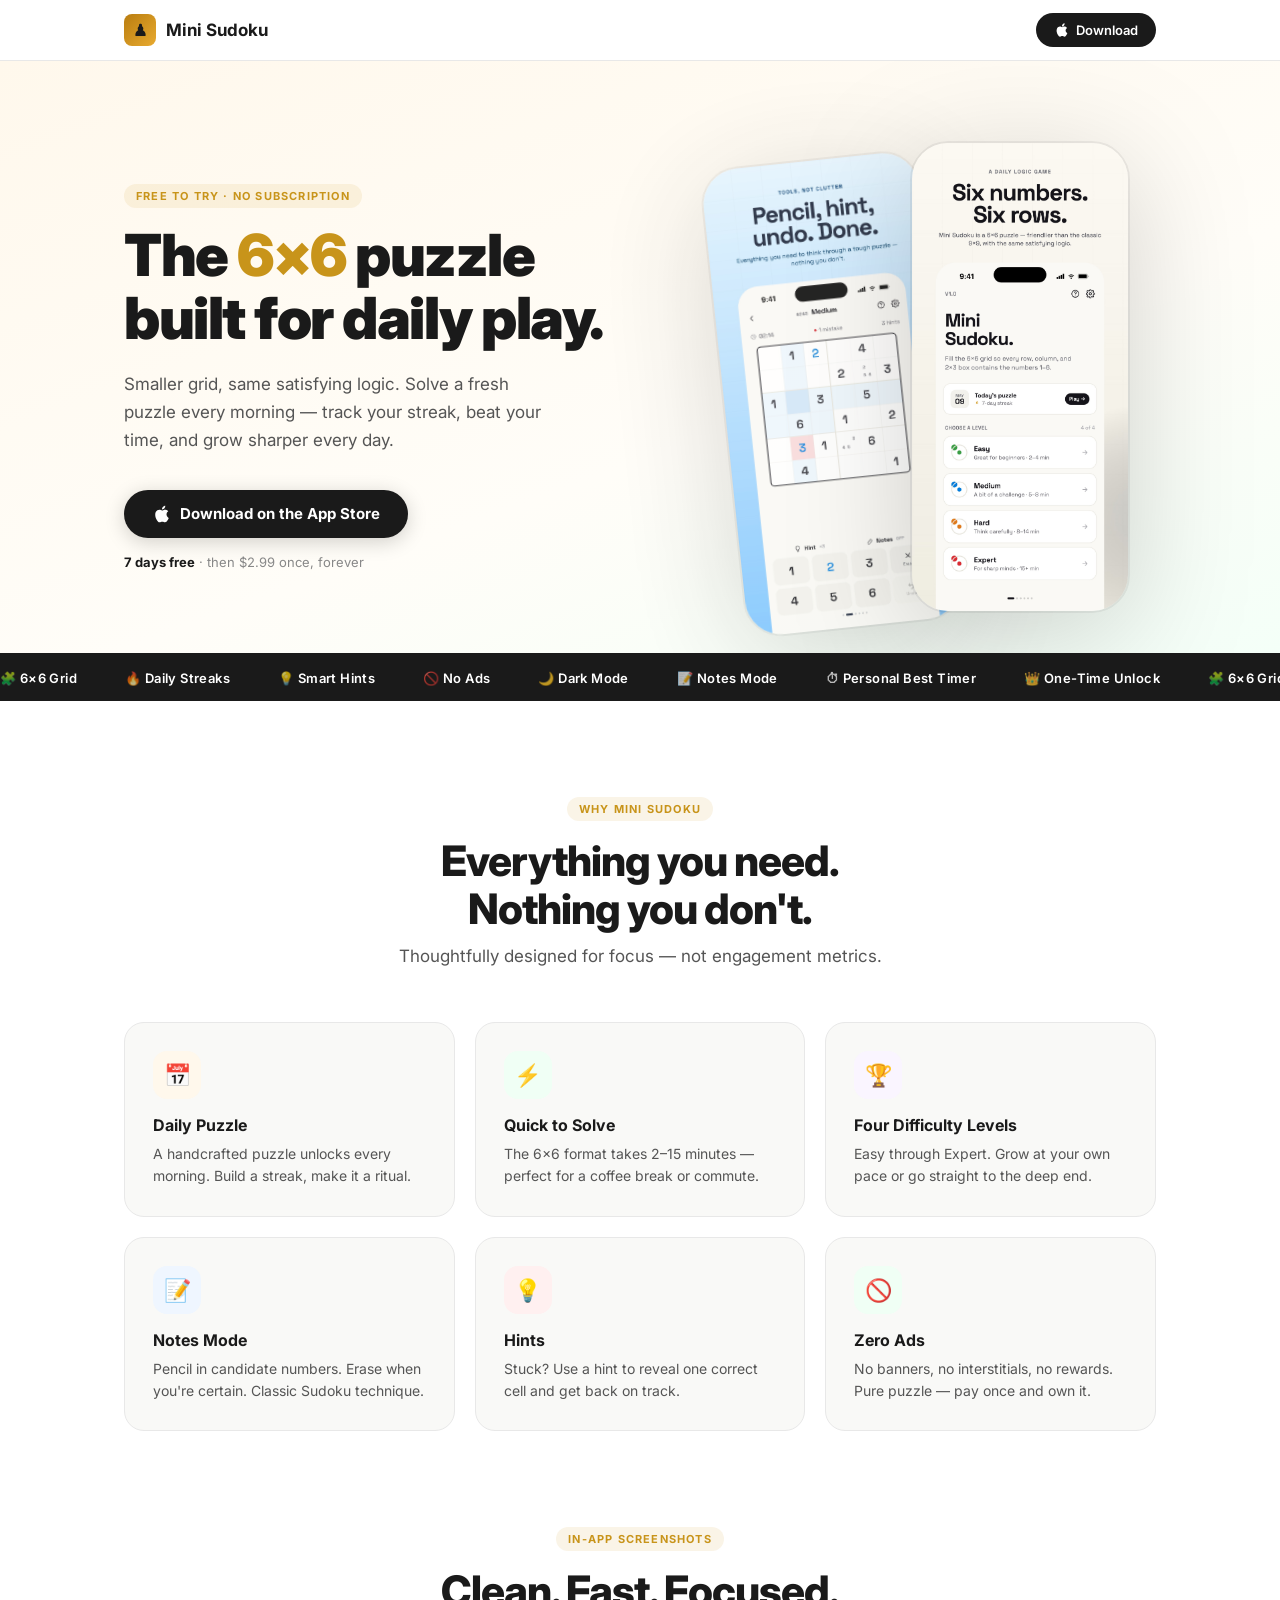
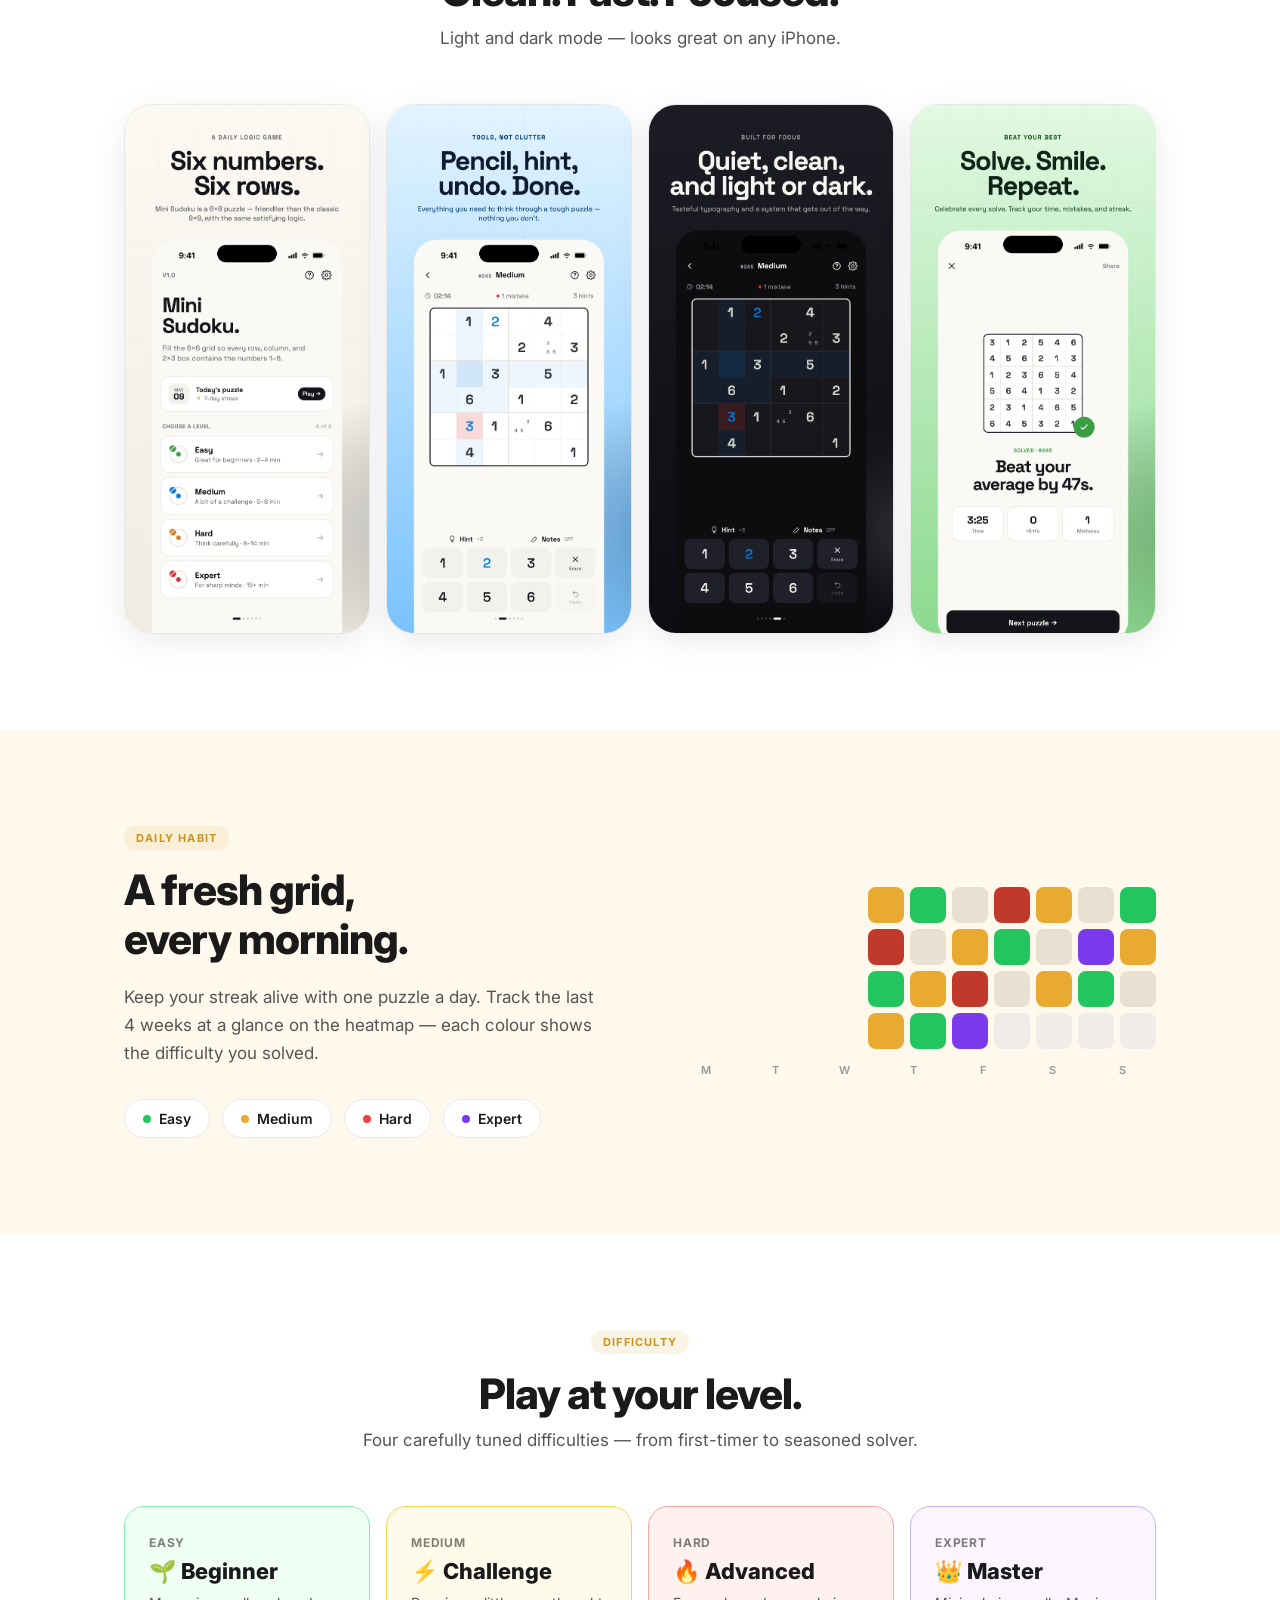
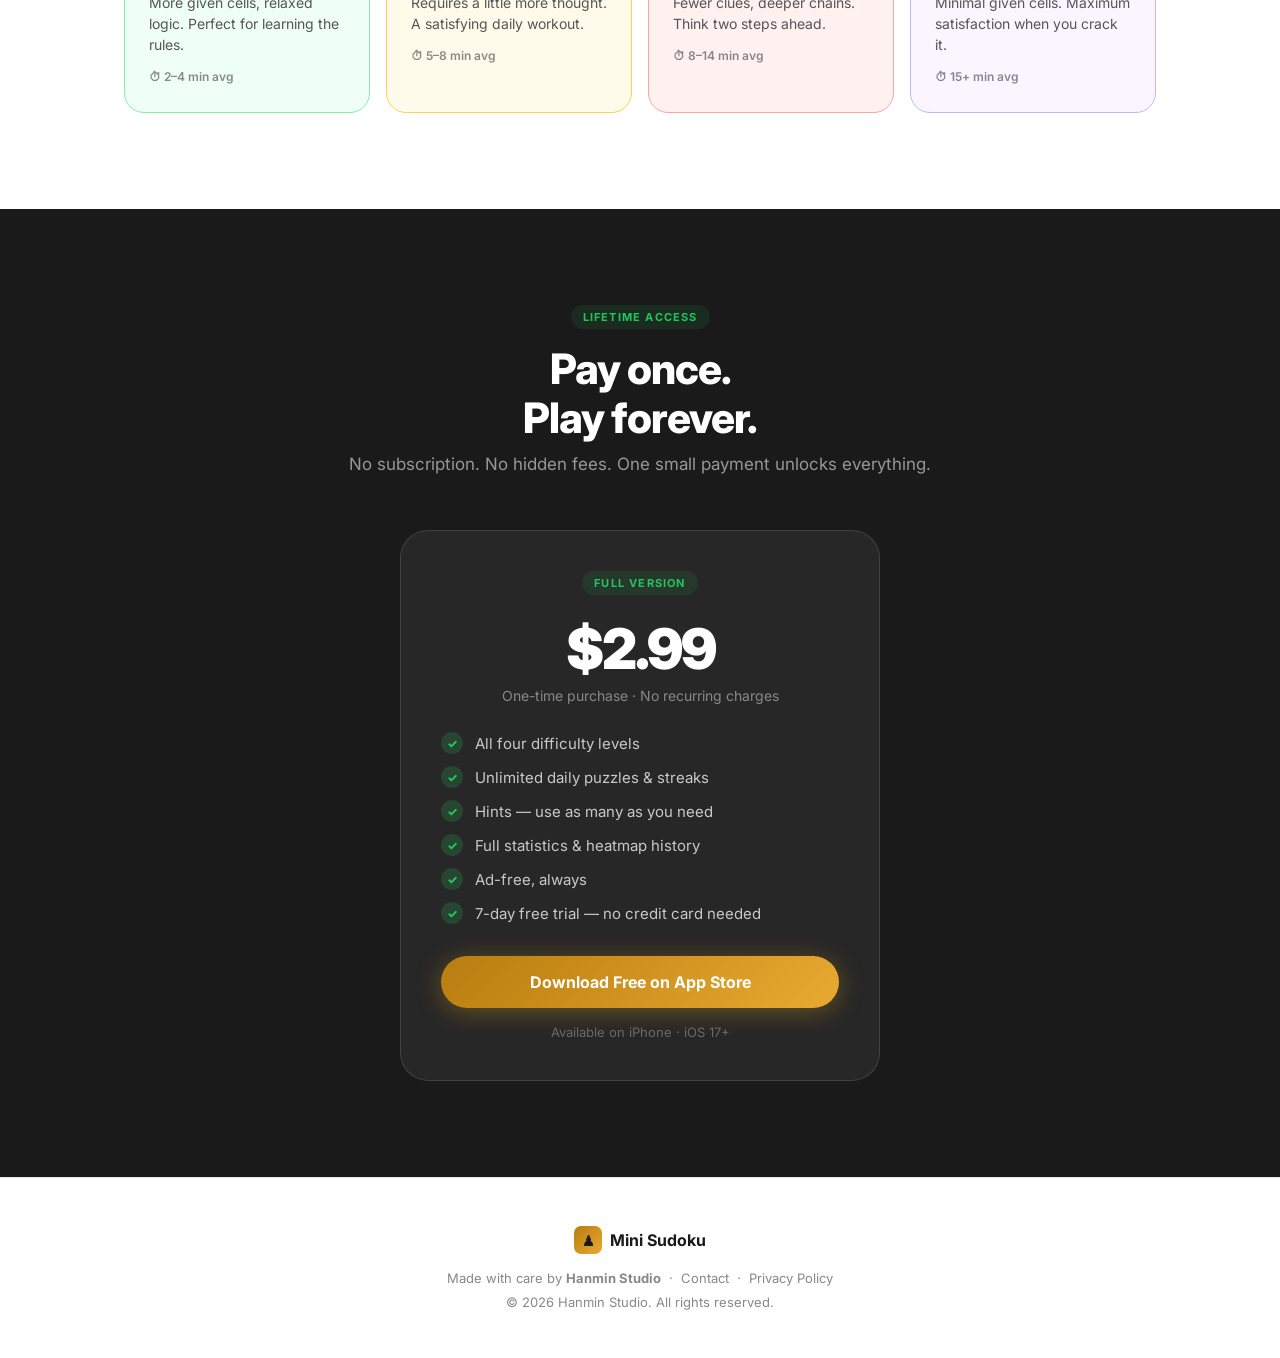
==== mini-sudoku/index.html @ d12dd7b9 "update" ====
<!DOCTYPE html>
<html lang="en">
<head>
  <meta charset="UTF-8" />
  <meta name="viewport" content="width=device-width, initial-scale=1.0" />
  <title>Mini Sudoku — Daily 6×6 Number Puzzle</title>
  <meta name="description" content="A fresh 6×6 Sudoku puzzle every morning. Four difficulty levels, daily streaks, hints, and a clean ad-free design. One-time unlock, no subscription." />

  <!-- Fonts -->
  <link rel="preconnect" href="https://fonts.googleapis.com" />
  <link rel="preconnect" href="https://fonts.gstatic.com" crossorigin />
  <link href="https://fonts.googleapis.com/css2?family=Inter:wght@400;500;600;700;800;900&display=swap" rel="stylesheet" />

  <style>
    /* ── Reset & base ─────────────────────────────────── */
    *, *::before, *::after { box-sizing: border-box; margin: 0; padding: 0; }

    :root {
      --gold:      #C8941A;
      --gold-lt:   #E8AA30;
      --gold-bg:   #FFF8EC;
      --green:     #22C55E;
      --green-bg:  #F0FFF5;
      --dark:      #1A1A1A;
      --mid:       #555;
      --light:     #888;
      --divider:   #E8E8E8;
      --surface:   #F9F9F7;
      --white:     #FFFFFF;
      --radius:    20px;
      --shadow:    0 8px 40px rgba(0,0,0,0.10);
    }

    html { scroll-behavior: smooth; }

    body {
      font-family: 'Inter', sans-serif;
      color: var(--dark);
      background: var(--white);
      -webkit-font-smoothing: antialiased;
    }

    /* ── Utilities ────────────────────────────────────── */
    .container { max-width: 1080px; margin: 0 auto; padding: 0 24px; }
    .tag {
      display: inline-block;
      font-size: 11px; font-weight: 700; letter-spacing: 1.2px;
      text-transform: uppercase;
      color: var(--gold);
      background: rgba(200,148,26,0.10);
      padding: 5px 12px; border-radius: 100px;
      margin-bottom: 16px;
    }
    .tag.green { color: var(--green); background: rgba(34,197,94,0.10); }

    /* ── Navbar ───────────────────────────────────────── */
    nav {
      position: sticky; top: 0; z-index: 100;
      background: rgba(255,255,255,0.88);
      backdrop-filter: blur(16px);
      border-bottom: 1px solid var(--divider);
    }
    .nav-inner {
      display: flex; align-items: center; justify-content: space-between;
      height: 60px;
    }
    .nav-logo {
      display: flex; align-items: center; gap: 10px;
      font-size: 17px; font-weight: 700; color: var(--dark);
      text-decoration: none;
    }
    .nav-logo .icon {
      width: 32px; height: 32px; border-radius: 8px;
      background: linear-gradient(135deg, #B97D10, #E8AA30);
      display: flex; align-items: center; justify-content: center;
      font-size: 16px;
    }
    .btn-nav {
      display: inline-flex; align-items: center; gap: 6px;
      background: var(--dark); color: #fff;
      font-size: 13px; font-weight: 600;
      padding: 9px 18px; border-radius: 100px;
      text-decoration: none;
      transition: opacity .15s;
    }
    .btn-nav:hover { opacity: .8; }

    /* ── Hero ─────────────────────────────────────────── */
    .hero {
      background: linear-gradient(160deg, #FFF8EC 0%, #FFFDF8 60%, #F4FFF8 100%);
      padding: 80px 0 40px;
      overflow: hidden;
    }
    .hero-inner {
      display: grid;
      grid-template-columns: 1fr 1fr;
      gap: 48px;
      align-items: center;
    }
    .hero-eyebrow { margin-bottom: 12px; }
    .hero h1 {
      font-size: clamp(38px, 5vw, 58px);
      font-weight: 900; line-height: 1.08;
      letter-spacing: -1.5px;
      color: var(--dark);
      margin-bottom: 20px;
    }
    .hero h1 span { color: var(--gold); }
    .hero p {
      font-size: 17px; line-height: 1.65;
      color: var(--mid);
      max-width: 420px;
      margin-bottom: 36px;
    }
    .hero-actions { display: flex; align-items: center; gap: 16px; flex-wrap: wrap; }
    .btn-primary {
      display: inline-flex; align-items: center; gap: 8px;
      background: var(--dark); color: #fff;
      font-size: 15px; font-weight: 700;
      padding: 14px 28px; border-radius: 100px;
      text-decoration: none;
      transition: transform .15s, box-shadow .15s;
      box-shadow: 0 4px 20px rgba(0,0,0,0.18);
    }
    .btn-primary:hover { transform: translateY(-2px); box-shadow: 0 8px 28px rgba(0,0,0,0.22); }
    .btn-primary svg { width: 20px; height: 20px; }
    .hero-note { font-size: 13px; color: var(--light); }
    .hero-note strong { color: var(--dark); }

    /* Phone mockup */
    .hero-screens {
      display: flex; justify-content: center; align-items: flex-end;
      gap: -20px;
      position: relative;
    }
    .phone-wrap {
      position: relative;
      filter: drop-shadow(0 24px 60px rgba(0,0,0,0.18));
      transition: transform .3s;
    }
    .phone-wrap:hover { transform: translateY(-6px); }
    .phone-wrap.back {
      transform: rotate(-6deg) translateX(30px) translateY(20px);
      z-index: 1; opacity: .85;
    }
    .phone-wrap.front { z-index: 2; }
    .phone-wrap.back:hover { transform: rotate(-6deg) translateX(30px) translateY(14px); }
    .phone-frame {
      width: 220px;
      border-radius: 38px;
      overflow: hidden;
      border: 2px solid rgba(0,0,0,0.06);
    }
    .phone-frame img { width: 100%; display: block; }

    /* ── Marquee strip ────────────────────────────────── */
    .strip {
      background: var(--dark);
      padding: 14px 0;
      overflow: hidden;
      white-space: nowrap;
    }
    .strip-inner {
      display: inline-flex; gap: 48px;
      animation: marquee 20s linear infinite;
    }
    .strip-inner span {
      font-size: 13px; font-weight: 600;
      color: rgba(255,255,255,0.7);
      letter-spacing: .4px;
    }
    .strip-inner span em { color: #fff; font-style: normal; }
    @keyframes marquee {
      0%   { transform: translateX(0); }
      100% { transform: translateX(-50%); }
    }

    /* ── Features ─────────────────────────────────────── */
    .features { padding: 96px 0; }
    .section-header { text-align: center; margin-bottom: 56px; }
    .section-header h2 {
      font-size: clamp(28px, 4vw, 42px);
      font-weight: 800; letter-spacing: -1px; line-height: 1.15;
    }
    .section-header p { font-size: 17px; color: var(--mid); margin-top: 12px; }

    .features-grid {
      display: grid;
      grid-template-columns: repeat(3, 1fr);
      gap: 20px;
    }
    .feat-card {
      background: var(--surface);
      border-radius: var(--radius);
      padding: 28px;
      border: 1px solid var(--divider);
      transition: transform .2s, box-shadow .2s;
    }
    .feat-card:hover { transform: translateY(-4px); box-shadow: var(--shadow); }
    .feat-icon {
      width: 48px; height: 48px; border-radius: 14px;
      display: flex; align-items: center; justify-content: center;
      font-size: 22px; margin-bottom: 16px;
    }
    .feat-card h3 { font-size: 16px; font-weight: 700; margin-bottom: 8px; }
    .feat-card p  { font-size: 14px; line-height: 1.6; color: var(--mid); }

    /* ── Screenshots ──────────────────────────────────── */
    .screens-section { padding: 0 0 96px; }
    .screens-grid {
      display: grid;
      grid-template-columns: repeat(4, 1fr);
      gap: 16px;
      margin-top: 56px;
    }
    .screen-card {
      border-radius: 28px;
      overflow: hidden;
      border: 1px solid var(--divider);
      box-shadow: 0 8px 32px rgba(0,0,0,0.08);
      transition: transform .25s, box-shadow .25s;
    }
    .screen-card:hover { transform: translateY(-6px) scale(1.01); box-shadow: 0 20px 48px rgba(0,0,0,0.14); }
    .screen-card img { width: 100%; display: block; }

    /* ── Daily section ────────────────────────────────── */
    .daily { padding: 96px 0; background: var(--gold-bg); }
    .daily-inner {
      display: grid; grid-template-columns: 1fr 1fr;
      gap: 64px; align-items: center;
    }
    .daily h2 {
      font-size: clamp(28px, 4vw, 42px);
      font-weight: 800; letter-spacing: -1px; line-height: 1.15;
      margin-bottom: 20px;
    }
    .daily p { font-size: 17px; line-height: 1.65; color: var(--mid); }
    .streak-row {
      display: flex; gap: 12px; margin-top: 32px; flex-wrap: wrap;
    }
    .streak-chip {
      display: inline-flex; align-items: center; gap: 8px;
      background: white; border: 1px solid var(--divider);
      border-radius: 100px; padding: 10px 18px;
      font-size: 14px; font-weight: 600;
    }
    .streak-chip .dot { width: 8px; height: 8px; border-radius: 50%; }

    /* Heatmap */
    .heatmap { display: flex; flex-direction: column; gap: 6px; }
    .hm-row  { display: flex; gap: 6px; justify-content: flex-end; }
    .hm-cell {
      width: 36px; height: 36px; border-radius: 8px;
      background: #E8E0D0;
    }
    .hm-cell.done-hard   { background: #C0392B; }
    .hm-cell.done-medium { background: #E8AA30; }
    .hm-cell.done-easy   { background: #22C55E; }
    .hm-cell.done-expert { background: #7C3AED; }
    .hm-cell.future      { background: #F0EDE8; }

    /* ── Difficulties ─────────────────────────────────── */
    .diff-section { padding: 96px 0; }
    .diff-grid {
      display: grid; grid-template-columns: repeat(4, 1fr);
      gap: 16px; margin-top: 56px;
    }
    .diff-card {
      border-radius: var(--radius); padding: 28px 24px;
      border: 1px solid var(--divider);
      transition: transform .2s;
    }
    .diff-card:hover { transform: translateY(-4px); }
    .diff-card .level { font-size: 12px; font-weight: 700; letter-spacing: .8px; text-transform: uppercase; opacity: .55; margin-bottom: 8px; }
    .diff-card h3     { font-size: 22px; font-weight: 800; margin-bottom: 8px; }
    .diff-card p      { font-size: 14px; color: var(--mid); line-height: 1.5; }
    .diff-card .time  { font-size: 12px; font-weight: 600; margin-top: 14px; opacity: .5; }
    .diff-easy   { background: #F0FFF5; border-color: #86EFAC; }
    .diff-medium { background: #FFFBEB; border-color: #FCD34D; }
    .diff-hard   { background: #FFF1F0; border-color: #FCA5A5; }
    .diff-expert { background: #FAF5FF; border-color: #C4B5FD; }

    /* ── Pricing ──────────────────────────────────────── */
    .pricing { padding: 96px 0; background: var(--dark); }
    .pricing .section-header h2 { color: white; }
    .pricing .section-header p  { color: rgba(255,255,255,0.55); }
    .pricing-card {
      max-width: 480px; margin: 0 auto;
      background: rgba(255,255,255,0.06);
      border: 1px solid rgba(255,255,255,0.12);
      border-radius: 28px; padding: 40px;
      text-align: center;
    }
    .pricing-card .price {
      font-size: 56px; font-weight: 900; color: white;
      letter-spacing: -2px; margin: 12px 0 4px;
    }
    .pricing-card .price-sub { font-size: 14px; color: rgba(255,255,255,0.45); margin-bottom: 28px; }
    .pricing-perks { list-style: none; text-align: left; margin-bottom: 32px; display: flex; flex-direction: column; gap: 12px; }
    .pricing-perks li {
      display: flex; align-items: center; gap: 12px;
      font-size: 15px; color: rgba(255,255,255,0.75);
    }
    .pricing-perks li::before {
      content: "✓";
      width: 22px; height: 22px; border-radius: 50%;
      background: rgba(34,197,94,0.2); color: var(--green);
      display: flex; align-items: center; justify-content: center;
      font-size: 12px; font-weight: 800; flex-shrink: 0;
    }
    .btn-gold {
      display: inline-flex; align-items: center; justify-content: center; gap: 8px;
      background: linear-gradient(135deg, #B97D10, #E8AA30);
      color: white; font-size: 16px; font-weight: 700;
      padding: 16px 40px; border-radius: 100px;
      text-decoration: none; width: 100%;
      box-shadow: 0 4px 24px rgba(200,148,26,0.4);
      transition: opacity .15s, transform .15s;
    }
    .btn-gold:hover { opacity: .9; transform: translateY(-2px); }
    .pricing-note { font-size: 13px; color: rgba(255,255,255,0.3); margin-top: 16px; }

    /* ── Footer ───────────────────────────────────────── */
    footer {
      padding: 48px 0;
      border-top: 1px solid var(--divider);
      text-align: center;
    }
    footer .foot-logo {
      display: inline-flex; align-items: center; gap: 8px;
      font-size: 16px; font-weight: 700; text-decoration: none; color: var(--dark);
      margin-bottom: 16px;
    }
    footer .foot-logo .icon {
      width: 28px; height: 28px; border-radius: 7px;
      background: linear-gradient(135deg, #B97D10, #E8AA30);
      display: flex; align-items: center; justify-content: center; font-size: 14px;
    }
    footer p { font-size: 13px; color: var(--light); }
    footer a { color: var(--light); text-decoration: none; }
    footer a:hover { color: var(--dark); }

    /* ── Responsive ───────────────────────────────────── */
    @media (max-width: 900px) {
      .hero-inner     { grid-template-columns: 1fr; text-align: center; }
      .hero p         { max-width: 100%; }
      .hero-actions   { justify-content: center; }
      .hero-screens   { margin-top: 24px; }
      .features-grid  { grid-template-columns: 1fr 1fr; }
      .screens-grid   { grid-template-columns: repeat(2, 1fr); }
      .daily-inner    { grid-template-columns: 1fr; }
      .diff-grid      { grid-template-columns: 1fr 1fr; }
    }
    @media (max-width: 560px) {
      .features-grid  { grid-template-columns: 1fr; }
      .screens-grid   { grid-template-columns: repeat(2, 1fr); }
      .diff-grid      { grid-template-columns: 1fr 1fr; }
      .phone-wrap.back { display: none; }
    }
  </style>
</head>
<body>

<!-- ── Navbar ──────────────────────────────────────── -->
<nav>
  <div class="container nav-inner">
    <a class="nav-logo" href="#">
      <div class="icon">♟</div>
      Mini Sudoku
    </a>
    <a class="btn-nav" href="https://apps.apple.com/app/id6770221466" target="_blank">
      <svg viewBox="0 0 24 24" fill="currentColor" width="16" height="16">
        <path d="M18.71 19.5c-.83 1.24-1.71 2.45-3.05 2.47-1.34.03-1.77-.79-3.29-.79-1.53 0-2 .77-3.27.82-1.31.05-2.3-1.32-3.14-2.53C4.25 17 2.94 12.45 4.7 9.39c.87-1.52 2.43-2.48 4.12-2.51 1.28-.02 2.5.87 3.29.87.78 0 2.26-1.07 3.8-.91.65.03 2.47.26 3.64 1.98-.09.06-2.17 1.28-2.15 3.81.03 3.02 2.65 4.03 2.68 4.04-.03.07-.42 1.44-1.38 2.83M13 3.5c.73-.83 1.94-1.46 2.94-1.5.13 1.17-.34 2.35-1.04 3.19-.69.85-1.83 1.51-2.95 1.42-.15-1.15.41-2.35 1.05-3.11z"/>
      </svg>
      Download
    </a>
  </div>
</nav>

<!-- ── Hero ────────────────────────────────────────── -->
<section class="hero">
  <div class="container hero-inner">
    <div>
      <div class="tag">Free to try · No subscription</div>
      <h1>The <span>6×6</span> puzzle<br>built for daily play.</h1>
      <p>Smaller grid, same satisfying logic. Solve a fresh puzzle every morning — track your streak, beat your time, and grow sharper every day.</p>
      <div class="hero-actions">
        <a class="btn-primary" href="https://apps.apple.com/app/id6770221466" target="_blank">
          <svg viewBox="0 0 24 24" fill="currentColor">
            <path d="M18.71 19.5c-.83 1.24-1.71 2.45-3.05 2.47-1.34.03-1.77-.79-3.29-.79-1.53 0-2 .77-3.27.82-1.31.05-2.3-1.32-3.14-2.53C4.25 17 2.94 12.45 4.7 9.39c.87-1.52 2.43-2.48 4.12-2.51 1.28-.02 2.5.87 3.29.87.78 0 2.26-1.07 3.8-.91.65.03 2.47.26 3.64 1.98-.09.06-2.17 1.28-2.15 3.81.03 3.02 2.65 4.03 2.68 4.04-.03.07-.42 1.44-1.38 2.83M13 3.5c.73-.83 1.94-1.46 2.94-1.5.13 1.17-.34 2.35-1.04 3.19-.69.85-1.83 1.51-2.95 1.42-.15-1.15.41-2.35 1.05-3.11z"/>
          </svg>
          Download on the App Store
        </a>
        <span class="hero-note"><strong>7 days free</strong> · then $2.99 once, forever</span>
      </div>
    </div>

    <div class="hero-screens">
      <div class="phone-wrap back">
        <div class="phone-frame">
          <img src="mini-sudoku-screenshots/screen-game.jpg" alt="Game screen" />
        </div>
      </div>
      <div class="phone-wrap front">
        <div class="phone-frame">
          <img src="mini-sudoku-screenshots/screen-home.jpg" alt="Home screen" />
        </div>
      </div>
    </div>
  </div>
</section>

<!-- ── Marquee ──────────────────────────────────────── -->
<div class="strip">
  <div class="strip-inner">
    <span>🧩 <em>6×6 Grid</em></span>
    <span>🔥 <em>Daily Streaks</em></span>
    <span>💡 <em>Smart Hints</em></span>
    <span>🚫 <em>No Ads</em></span>
    <span>🌙 <em>Dark Mode</em></span>
    <span>📝 <em>Notes Mode</em></span>
    <span>⏱ <em>Personal Best Timer</em></span>
    <span>👑 <em>One-Time Unlock</em></span>
    <!-- duplicate for seamless loop -->
    <span>🧩 <em>6×6 Grid</em></span>
    <span>🔥 <em>Daily Streaks</em></span>
    <span>💡 <em>Smart Hints</em></span>
    <span>🚫 <em>No Ads</em></span>
    <span>🌙 <em>Dark Mode</em></span>
    <span>📝 <em>Notes Mode</em></span>
    <span>⏱ <em>Personal Best Timer</em></span>
    <span>👑 <em>One-Time Unlock</em></span>
  </div>
</div>

<!-- ── Features ─────────────────────────────────────── -->
<section class="features">
  <div class="container">
    <div class="section-header">
      <div class="tag">Why Mini Sudoku</div>
      <h2>Everything you need.<br>Nothing you don't.</h2>
      <p>Thoughtfully designed for focus — not engagement metrics.</p>
    </div>
    <div class="features-grid">
      <div class="feat-card">
        <div class="feat-icon" style="background:#FFF8EC">📅</div>
        <h3>Daily Puzzle</h3>
        <p>A handcrafted puzzle unlocks every morning. Build a streak, make it a ritual.</p>
      </div>
      <div class="feat-card">
        <div class="feat-icon" style="background:#F0FFF5">⚡️</div>
        <h3>Quick to Solve</h3>
        <p>The 6×6 format takes 2–15 minutes — perfect for a coffee break or commute.</p>
      </div>
      <div class="feat-card">
        <div class="feat-icon" style="background:#FAF5FF">🏆</div>
        <h3>Four Difficulty Levels</h3>
        <p>Easy through Expert. Grow at your own pace or go straight to the deep end.</p>
      </div>
      <div class="feat-card">
        <div class="feat-icon" style="background:#EFF6FF">📝</div>
        <h3>Notes Mode</h3>
        <p>Pencil in candidate numbers. Erase when you're certain. Classic Sudoku technique.</p>
      </div>
      <div class="feat-card">
        <div class="feat-icon" style="background:#FFF0F0">💡</div>
        <h3>Hints</h3>
        <p>Stuck? Use a hint to reveal one correct cell and get back on track.</p>
      </div>
      <div class="feat-card">
        <div class="feat-icon" style="background:#F0FFF5">🚫</div>
        <h3>Zero Ads</h3>
        <p>No banners, no interstitials, no rewards. Pure puzzle — pay once and own it.</p>
      </div>
    </div>
  </div>
</section>

<!-- ── Screenshots ───────────────────────────────────── -->
<section class="screens-section">
  <div class="container">
    <div class="section-header">
      <div class="tag">In-App Screenshots</div>
      <h2>Clean. Fast. Focused.</h2>
      <p>Light and dark mode — looks great on any iPhone.</p>
    </div>
    <div class="screens-grid">
      <div class="screen-card"><img src="mini-sudoku-screenshots/screen-home.jpg" alt="Home screen" /></div>
      <div class="screen-card"><img src="mini-sudoku-screenshots/screen-game.jpg" alt="Game — light mode" /></div>
      <div class="screen-card"><img src="mini-sudoku-screenshots/screen-dark.jpg" alt="Game — dark mode" /></div>
      <div class="screen-card"><img src="mini-sudoku-screenshots/screen-win.jpg" alt="Win screen" /></div>
    </div>
  </div>
</section>

<!-- ── Daily / Streak ────────────────────────────────── -->
<section class="daily">
  <div class="container daily-inner">
    <div>
      <div class="tag">Daily Habit</div>
      <h2>A fresh grid,<br>every morning.</h2>
      <p>Keep your streak alive with one puzzle a day. Track the last 4 weeks at a glance on the heatmap — each colour shows the difficulty you solved.</p>
      <div class="streak-row">
        <div class="streak-chip"><span class="dot" style="background:#22C55E"></span> Easy</div>
        <div class="streak-chip"><span class="dot" style="background:#E8AA30"></span> Medium</div>
        <div class="streak-chip"><span class="dot" style="background:#EF4444"></span> Hard</div>
        <div class="streak-chip"><span class="dot" style="background:#7C3AED"></span> Expert</div>
      </div>
    </div>
    <div>
      <!-- Mini heatmap illustration -->
      <div class="heatmap">
        <div class="hm-row">
          <div class="hm-cell done-medium"></div><div class="hm-cell done-easy"></div>
          <div class="hm-cell"></div><div class="hm-cell done-hard"></div>
          <div class="hm-cell done-medium"></div><div class="hm-cell"></div><div class="hm-cell done-easy"></div>
        </div>
        <div class="hm-row">
          <div class="hm-cell done-hard"></div><div class="hm-cell"></div>
          <div class="hm-cell done-medium"></div><div class="hm-cell done-easy"></div>
          <div class="hm-cell"></div><div class="hm-cell done-expert"></div><div class="hm-cell done-medium"></div>
        </div>
        <div class="hm-row">
          <div class="hm-cell done-easy"></div><div class="hm-cell done-medium"></div>
          <div class="hm-cell done-hard"></div><div class="hm-cell"></div>
          <div class="hm-cell done-medium"></div><div class="hm-cell done-easy"></div><div class="hm-cell"></div>
        </div>
        <div class="hm-row">
          <div class="hm-cell done-medium"></div><div class="hm-cell done-easy"></div>
          <div class="hm-cell done-expert"></div><div class="hm-cell future"></div>
          <div class="hm-cell future"></div><div class="hm-cell future"></div><div class="hm-cell future"></div>
        </div>
        <div style="display:flex;gap:6px;margin-top:8px;padding:0 2px;">
          <span style="flex:1;text-align:center;font-size:11px;color:#999;font-weight:600">M</span>
          <span style="flex:1;text-align:center;font-size:11px;color:#999;font-weight:600">T</span>
          <span style="flex:1;text-align:center;font-size:11px;color:#999;font-weight:600">W</span>
          <span style="flex:1;text-align:center;font-size:11px;color:#999;font-weight:600">T</span>
          <span style="flex:1;text-align:center;font-size:11px;color:#999;font-weight:600">F</span>
          <span style="flex:1;text-align:center;font-size:11px;color:#999;font-weight:600">S</span>
          <span style="flex:1;text-align:center;font-size:11px;color:#999;font-weight:600">S</span>
        </div>
      </div>
    </div>
  </div>
</section>

<!-- ── Difficulties ──────────────────────────────────── -->
<section class="diff-section">
  <div class="container">
    <div class="section-header">
      <div class="tag">Difficulty</div>
      <h2>Play at your level.</h2>
      <p>Four carefully tuned difficulties — from first-timer to seasoned solver.</p>
    </div>
    <div class="diff-grid">
      <div class="diff-card diff-easy">
        <div class="level">Easy</div>
        <h3>🌱 Beginner</h3>
        <p>More given cells, relaxed logic. Perfect for learning the rules.</p>
        <div class="time">⏱ 2–4 min avg</div>
      </div>
      <div class="diff-card diff-medium">
        <div class="level">Medium</div>
        <h3>⚡ Challenge</h3>
        <p>Requires a little more thought. A satisfying daily workout.</p>
        <div class="time">⏱ 5–8 min avg</div>
      </div>
      <div class="diff-card diff-hard">
        <div class="level">Hard</div>
        <h3>🔥 Advanced</h3>
        <p>Fewer clues, deeper chains. Think two steps ahead.</p>
        <div class="time">⏱ 8–14 min avg</div>
      </div>
      <div class="diff-card diff-expert">
        <div class="level">Expert</div>
        <h3>👑 Master</h3>
        <p>Minimal given cells. Maximum satisfaction when you crack it.</p>
        <div class="time">⏱ 15+ min avg</div>
      </div>
    </div>
  </div>
</section>

<!-- ── Pricing ───────────────────────────────────────── -->
<section class="pricing">
  <div class="container">
    <div class="section-header">
      <div class="tag green">Lifetime Access</div>
      <h2>Pay once.<br>Play forever.</h2>
      <p>No subscription. No hidden fees. One small payment unlocks everything.</p>
    </div>
    <div class="pricing-card">
      <div class="tag green" style="margin-bottom:8px">Full Version</div>
      <div class="price">$2.99</div>
      <div class="price-sub">One-time purchase · No recurring charges</div>
      <ul class="pricing-perks">
        <li>All four difficulty levels</li>
        <li>Unlimited daily puzzles &amp; streaks</li>
        <li>Hints — use as many as you need</li>
        <li>Full statistics &amp; heatmap history</li>
        <li>Ad-free, always</li>
        <li>7-day free trial — no credit card needed</li>
      </ul>
      <a class="btn-gold" href="https://apps.apple.com/app/id6770221466" target="_blank">
        Download Free on App Store
      </a>
      <div class="pricing-note">Available on iPhone · iOS 17+</div>
    </div>
  </div>
</section>

<!-- ── Footer ────────────────────────────────────────── -->
<footer>
  <div class="container">
    <a class="foot-logo" href="#">
      <div class="icon">♟</div>
      Mini Sudoku
    </a>
    <p>Made with care by <strong>Hanmin Studio</strong> &nbsp;·&nbsp;
      <a href="mailto:hungdt8@gmail.com">Contact</a> &nbsp;·&nbsp;
      <a href="#">Privacy Policy</a>
    </p>
    <p style="margin-top:8px">© 2026 Hanmin Studio. All rights reserved.</p>
  </div>
</footer>

</body>
</html>
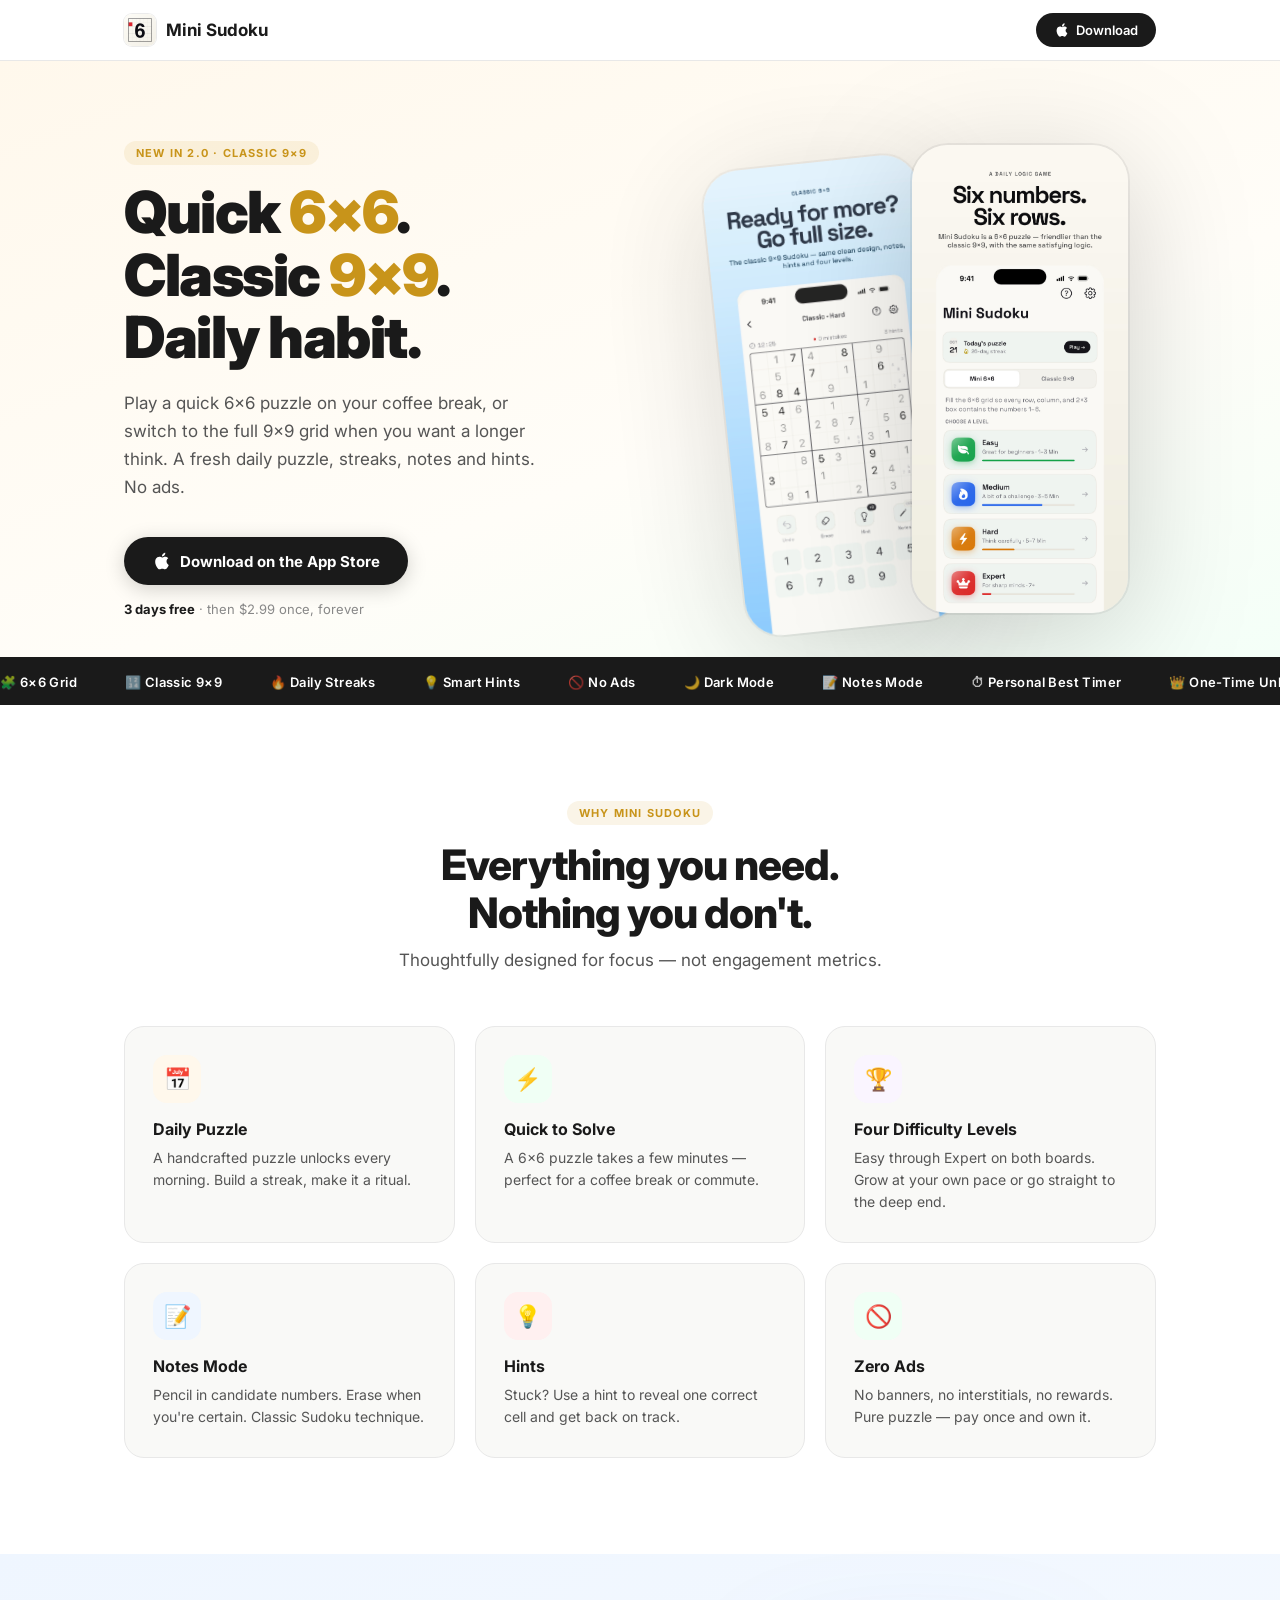
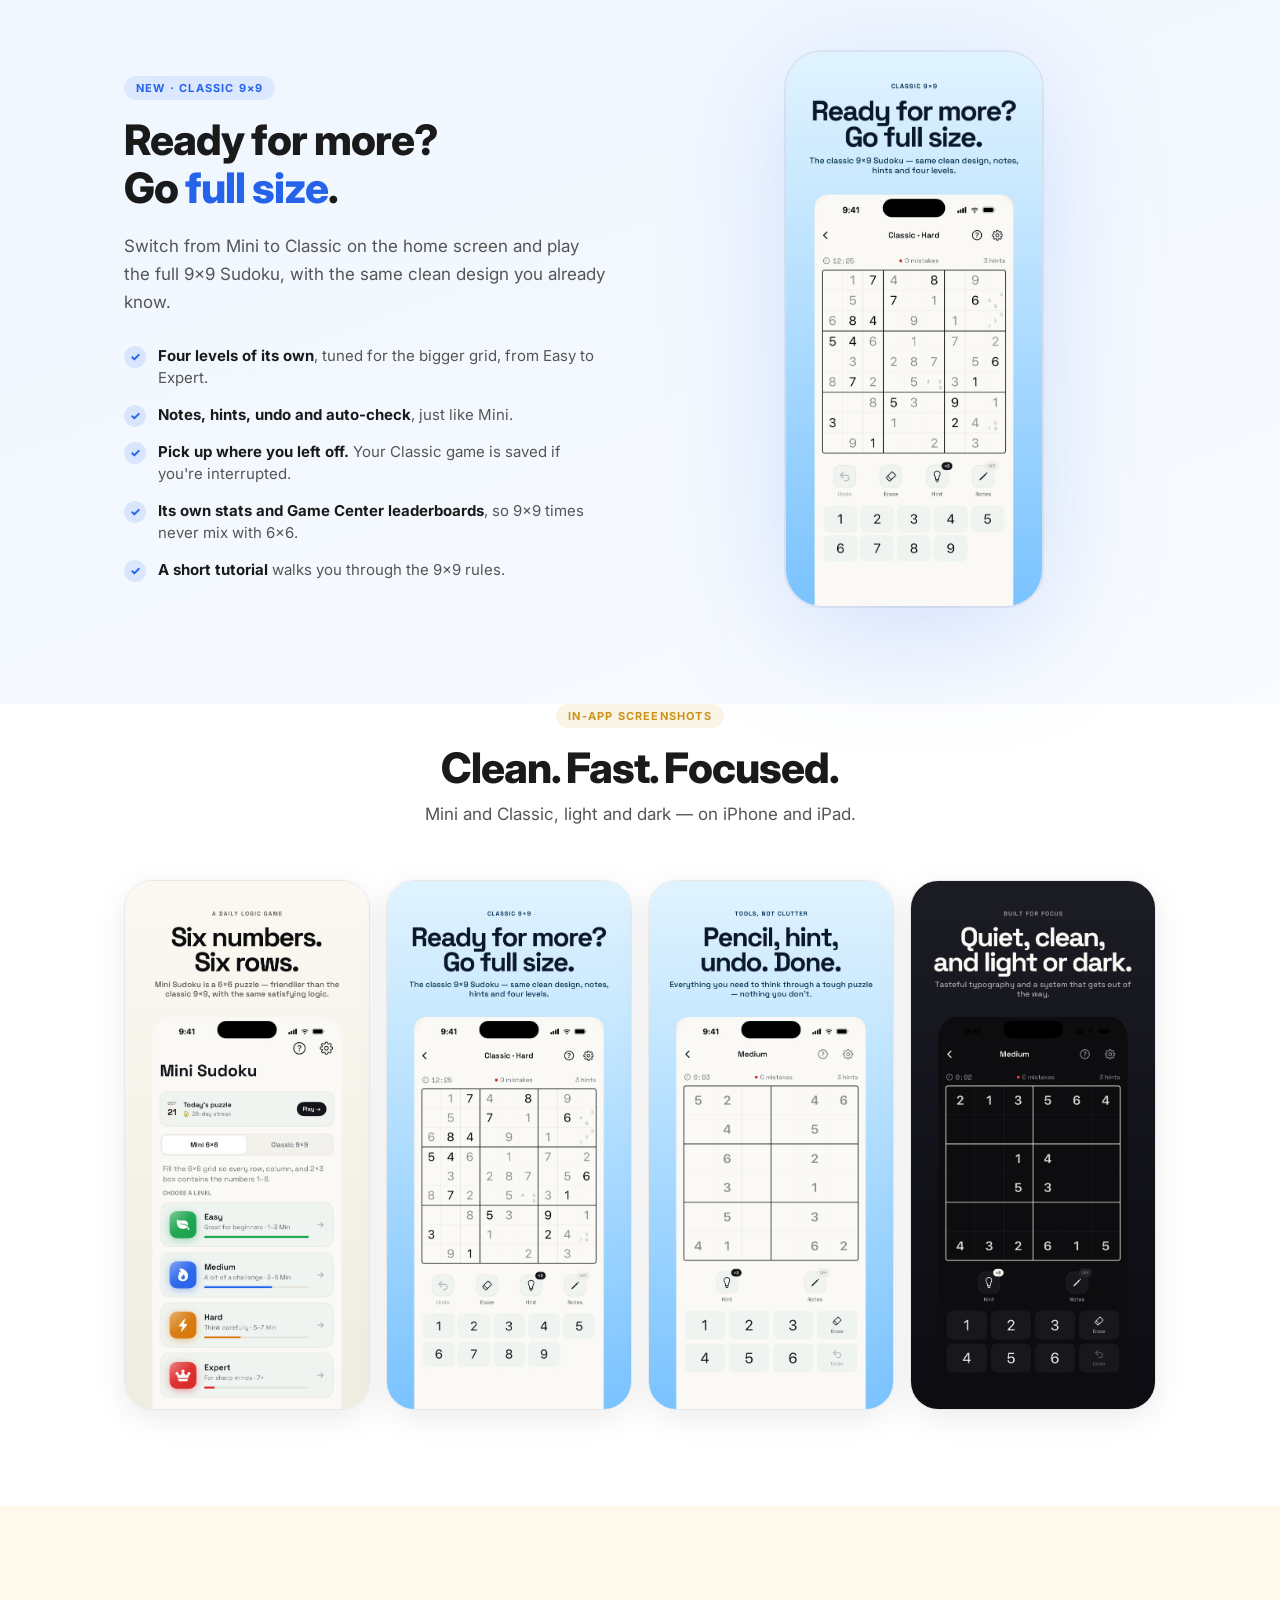
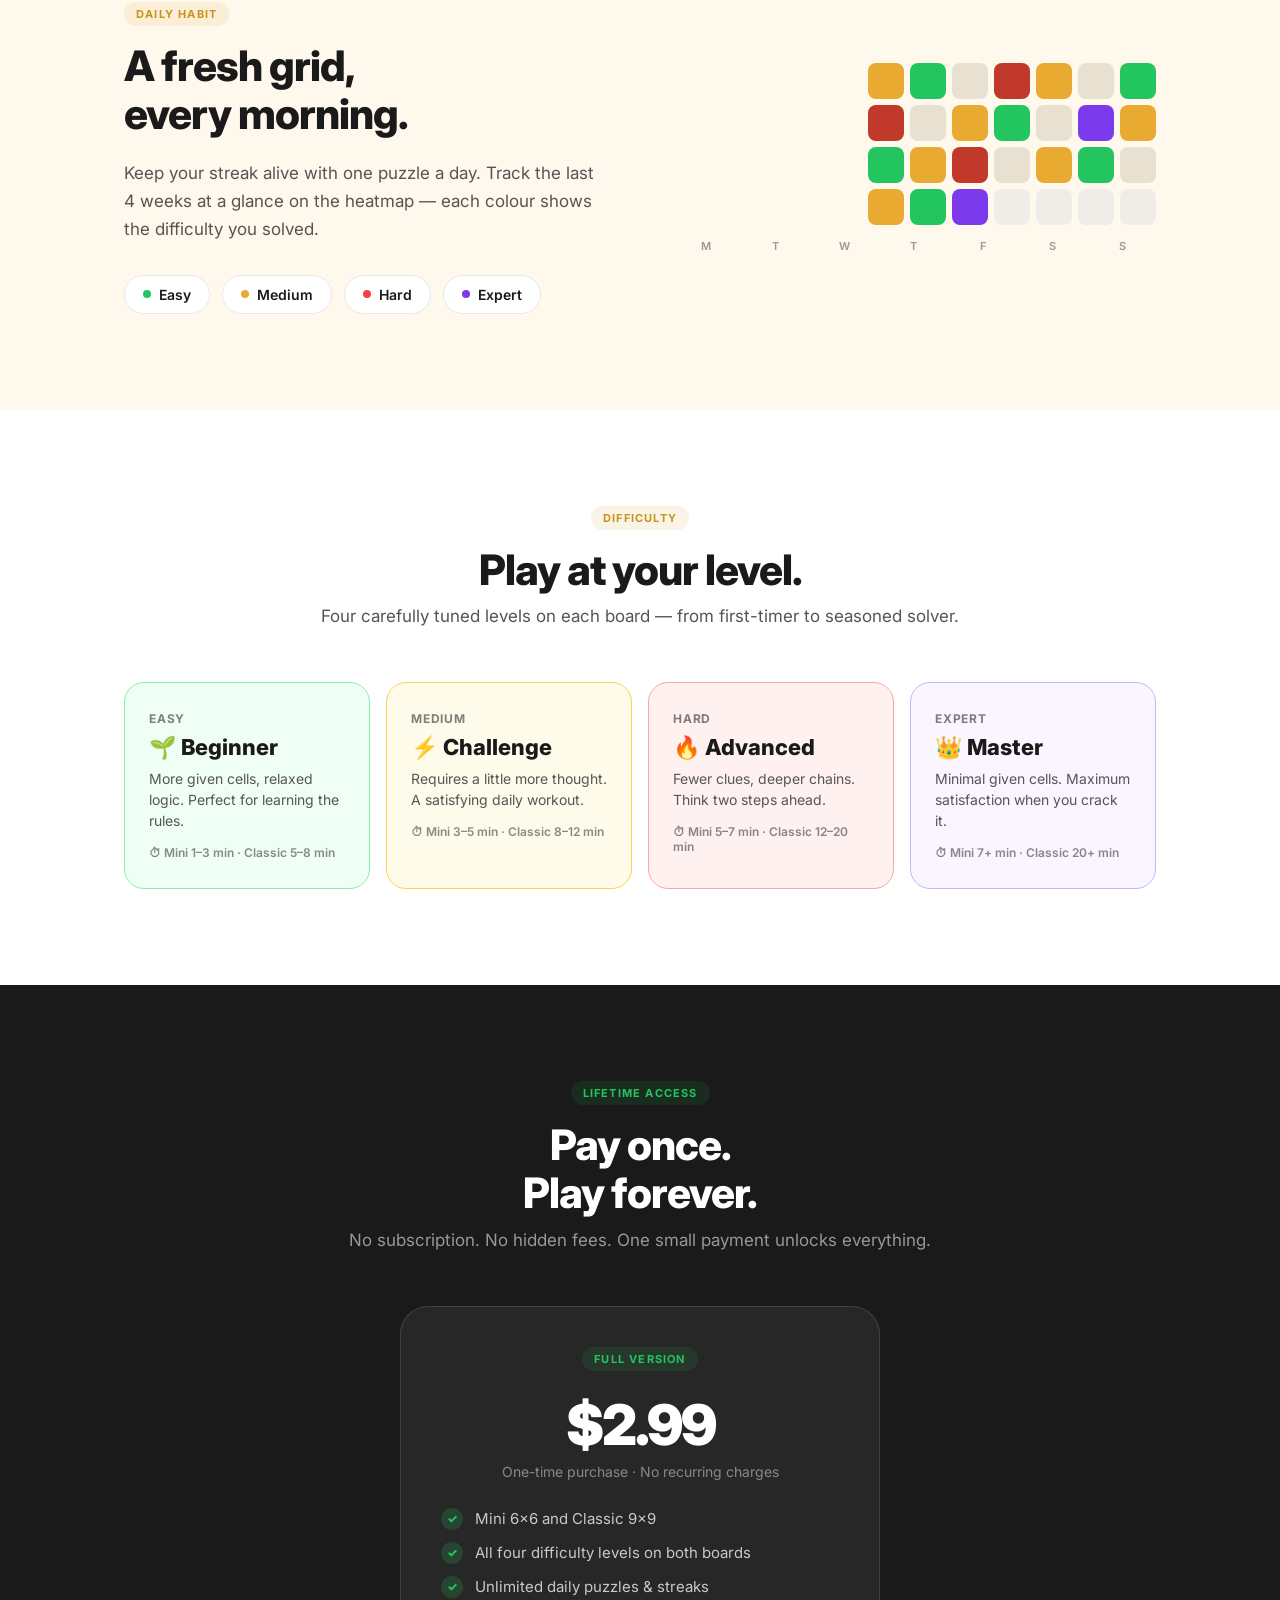
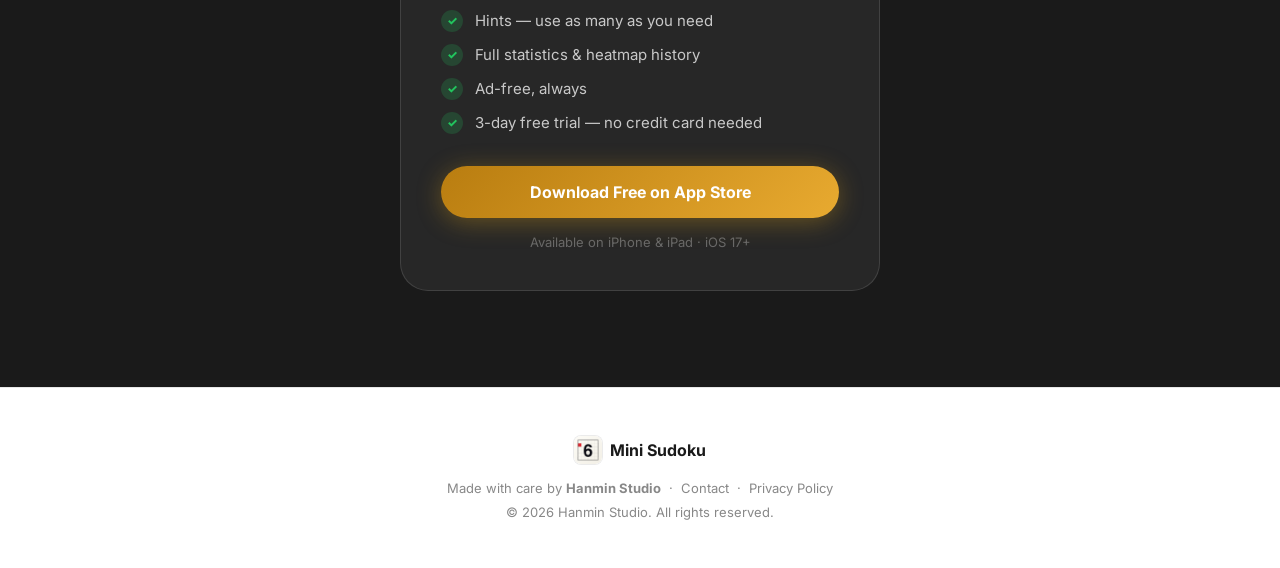
==== commit 827a27fd: "update new landing page for Mini sudoku" ====
--- a/mini-sudoku/index.html
+++ b/mini-sudoku/index.html
@@ -3,8 +3,11 @@
 <head>
   <meta charset="UTF-8" />
   <meta name="viewport" content="width=device-width, initial-scale=1.0" />
-  <title>Mini Sudoku — Daily 6×6 Number Puzzle</title>
-  <meta name="description" content="A fresh 6×6 Sudoku puzzle every morning. Four difficulty levels, daily streaks, hints, and a clean ad-free design. One-time unlock, no subscription." />
+  <title>Mini Sudoku — Daily 6×6 &amp; Classic 9×9 Sudoku</title>
+  <meta name="description" content="Quick 6×6 Sudoku for daily play, plus Classic 9×9 when you want more. Four levels on each board, daily streaks, notes, hints and a clean ad-free design. One-time unlock, no subscription." />
+
+  <link rel="icon" type="image/png" href="app-icon.png" />
+  <link rel="apple-touch-icon" href="app-icon.png" />
 
   <!-- Fonts -->
   <link rel="preconnect" href="https://fonts.googleapis.com" />
@@ -71,9 +74,7 @@
     }
     .nav-logo .icon {
       width: 32px; height: 32px; border-radius: 8px;
-      background: linear-gradient(135deg, #B97D10, #E8AA30);
-      display: flex; align-items: center; justify-content: center;
-      font-size: 16px;
+      box-shadow: 0 0 0 1px rgba(0,0,0,0.08);
     }
     .btn-nav {
       display: inline-flex; align-items: center; gap: 6px;
@@ -258,6 +259,33 @@
     .hm-cell.done-easy   { background: #22C55E; }
     .hm-cell.done-expert { background: #7C3AED; }
     .hm-cell.future      { background: #F0EDE8; }
+
+    /* ── Classic 9×9 ──────────────────────────────────── */
+    .classic { padding: 96px 0; background: linear-gradient(160deg, #EFF6FF 0%, #F8FBFF 100%); }
+    .classic-inner {
+      display: grid; grid-template-columns: 1fr 1fr;
+      gap: 64px; align-items: center;
+    }
+    .classic h2 {
+      font-size: clamp(28px, 4vw, 42px);
+      font-weight: 800; letter-spacing: -1px; line-height: 1.15;
+      margin-bottom: 20px;
+    }
+    .classic h2 span { color: #2563EB; }
+    .classic p { font-size: 17px; line-height: 1.65; color: var(--mid); }
+    .classic-list { list-style: none; margin-top: 28px; display: flex; flex-direction: column; gap: 14px; }
+    .classic-list li { display: flex; gap: 12px; font-size: 15px; line-height: 1.5; color: var(--mid); }
+    .classic-list li strong { color: var(--dark); }
+    .classic-list li::before {
+      content: "✓"; flex-shrink: 0;
+      width: 22px; height: 22px; border-radius: 50%;
+      background: rgba(37,99,235,0.12); color: #2563EB;
+      display: flex; align-items: center; justify-content: center;
+      font-size: 12px; font-weight: 800; margin-top: 1px;
+    }
+    .tag.blue { color: #2563EB; background: rgba(37,99,235,0.10); }
+    .classic-shot { display: flex; justify-content: center; }
+    .classic-shot .phone-frame { width: 260px; filter: drop-shadow(0 24px 60px rgba(37,99,235,0.18)); }
 
     /* ── Difficulties ─────────────────────────────────── */
     .diff-section { padding: 96px 0; }
@@ -333,8 +361,7 @@
     }
     footer .foot-logo .icon {
       width: 28px; height: 28px; border-radius: 7px;
-      background: linear-gradient(135deg, #B97D10, #E8AA30);
-      display: flex; align-items: center; justify-content: center; font-size: 14px;
+      box-shadow: 0 0 0 1px rgba(0,0,0,0.08);
     }
     footer p { font-size: 13px; color: var(--light); }
     footer a { color: var(--light); text-decoration: none; }
@@ -349,6 +376,7 @@
       .features-grid  { grid-template-columns: 1fr 1fr; }
       .screens-grid   { grid-template-columns: repeat(2, 1fr); }
       .daily-inner    { grid-template-columns: 1fr; }
+      .classic-inner  { grid-template-columns: 1fr; }
       .diff-grid      { grid-template-columns: 1fr 1fr; }
     }
     @media (max-width: 560px) {
@@ -365,7 +393,7 @@
 <nav>
   <div class="container nav-inner">
     <a class="nav-logo" href="#">
-      <div class="icon">♟</div>
+      <img class="icon" src="app-icon.png" alt="" />
       Mini Sudoku
     </a>
     <a class="btn-nav" href="https://apps.apple.com/app/id6770221466" target="_blank">
@@ -381,9 +409,9 @@
 <section class="hero">
   <div class="container hero-inner">
     <div>
-      <div class="tag">Free to try · No subscription</div>
-      <h1>The <span>6×6</span> puzzle<br>built for daily play.</h1>
-      <p>Smaller grid, same satisfying logic. Solve a fresh puzzle every morning — track your streak, beat your time, and grow sharper every day.</p>
+      <div class="tag">New in 2.0 · Classic 9×9</div>
+      <h1>Quick <span>6×6</span>.<br>Classic <span>9×9</span>.<br>Daily habit.</h1>
+      <p>Play a quick 6×6 puzzle on your coffee break, or switch to the full 9×9 grid when you want a longer think. A fresh daily puzzle, streaks, notes and hints. No ads.</p>
       <div class="hero-actions">
         <a class="btn-primary" href="https://apps.apple.com/app/id6770221466" target="_blank">
           <svg viewBox="0 0 24 24" fill="currentColor">
@@ -391,14 +419,14 @@
           </svg>
           Download on the App Store
         </a>
-        <span class="hero-note"><strong>7 days free</strong> · then $2.99 once, forever</span>
+        <span class="hero-note"><strong>3 days free</strong> · then $2.99 once, forever</span>
       </div>
     </div>
 
     <div class="hero-screens">
       <div class="phone-wrap back">
         <div class="phone-frame">
-          <img src="mini-sudoku-screenshots/screen-game.jpg" alt="Game screen" />
+          <img src="mini-sudoku-screenshots/screen-classic.jpg" alt="Classic 9×9 game screen" />
         </div>
       </div>
       <div class="phone-wrap front">
@@ -414,6 +442,7 @@
 <div class="strip">
   <div class="strip-inner">
     <span>🧩 <em>6×6 Grid</em></span>
+    <span>🔢 <em>Classic 9×9</em></span>
     <span>🔥 <em>Daily Streaks</em></span>
     <span>💡 <em>Smart Hints</em></span>
     <span>🚫 <em>No Ads</em></span>
@@ -423,6 +452,7 @@
     <span>👑 <em>One-Time Unlock</em></span>
     <!-- duplicate for seamless loop -->
     <span>🧩 <em>6×6 Grid</em></span>
+    <span>🔢 <em>Classic 9×9</em></span>
     <span>🔥 <em>Daily Streaks</em></span>
     <span>💡 <em>Smart Hints</em></span>
     <span>🚫 <em>No Ads</em></span>
@@ -450,12 +480,12 @@
       <div class="feat-card">
         <div class="feat-icon" style="background:#F0FFF5">⚡️</div>
         <h3>Quick to Solve</h3>
-        <p>The 6×6 format takes 2–15 minutes — perfect for a coffee break or commute.</p>
+        <p>A 6×6 puzzle takes a few minutes — perfect for a coffee break or commute.</p>
       </div>
       <div class="feat-card">
         <div class="feat-icon" style="background:#FAF5FF">🏆</div>
         <h3>Four Difficulty Levels</h3>
-        <p>Easy through Expert. Grow at your own pace or go straight to the deep end.</p>
+        <p>Easy through Expert on both boards. Grow at your own pace or go straight to the deep end.</p>
       </div>
       <div class="feat-card">
         <div class="feat-icon" style="background:#EFF6FF">📝</div>
@@ -471,6 +501,29 @@
         <div class="feat-icon" style="background:#F0FFF5">🚫</div>
         <h3>Zero Ads</h3>
         <p>No banners, no interstitials, no rewards. Pure puzzle — pay once and own it.</p>
+      </div>
+    </div>
+  </div>
+</section>
+
+<!-- ── Classic 9×9 ───────────────────────────────────── -->
+<section class="classic" id="classic">
+  <div class="container classic-inner">
+    <div>
+      <div class="tag blue">New · Classic 9×9</div>
+      <h2>Ready for more?<br>Go <span>full size</span>.</h2>
+      <p>Switch from Mini to Classic on the home screen and play the full 9×9 Sudoku, with the same clean design you already know.</p>
+      <ul class="classic-list">
+        <li><span><strong>Four levels of its own</strong>, tuned for the bigger grid, from Easy to Expert.</span></li>
+        <li><span><strong>Notes, hints, undo and auto-check</strong>, just like Mini.</span></li>
+        <li><span><strong>Pick up where you left off.</strong> Your Classic game is saved if you're interrupted.</span></li>
+        <li><span><strong>Its own stats and Game Center leaderboards</strong>, so 9×9 times never mix with 6×6.</span></li>
+        <li><span><strong>A short tutorial</strong> walks you through the 9×9 rules.</span></li>
+      </ul>
+    </div>
+    <div class="classic-shot">
+      <div class="phone-frame">
+        <img src="mini-sudoku-screenshots/screen-classic.jpg" alt="Classic 9×9 puzzle in progress" />
       </div>
     </div>
   </div>
@@ -482,13 +535,13 @@
     <div class="section-header">
       <div class="tag">In-App Screenshots</div>
       <h2>Clean. Fast. Focused.</h2>
-      <p>Light and dark mode — looks great on any iPhone.</p>
+      <p>Mini and Classic, light and dark — on iPhone and iPad.</p>
     </div>
     <div class="screens-grid">
       <div class="screen-card"><img src="mini-sudoku-screenshots/screen-home.jpg" alt="Home screen" /></div>
-      <div class="screen-card"><img src="mini-sudoku-screenshots/screen-game.jpg" alt="Game — light mode" /></div>
-      <div class="screen-card"><img src="mini-sudoku-screenshots/screen-dark.jpg" alt="Game — dark mode" /></div>
-      <div class="screen-card"><img src="mini-sudoku-screenshots/screen-win.jpg" alt="Win screen" /></div>
+      <div class="screen-card"><img src="mini-sudoku-screenshots/screen-classic.jpg" alt="Classic 9×9 game" /></div>
+      <div class="screen-card"><img src="mini-sudoku-screenshots/screen-game.jpg" alt="Mini 6×6 game — light mode" /></div>
+      <div class="screen-card"><img src="mini-sudoku-screenshots/screen-dark.jpg" alt="Mini 6×6 game — dark mode" /></div>
     </div>
   </div>
 </section>
@@ -550,32 +603,32 @@
     <div class="section-header">
       <div class="tag">Difficulty</div>
       <h2>Play at your level.</h2>
-      <p>Four carefully tuned difficulties — from first-timer to seasoned solver.</p>
+      <p>Four carefully tuned levels on each board — from first-timer to seasoned solver.</p>
     </div>
     <div class="diff-grid">
       <div class="diff-card diff-easy">
         <div class="level">Easy</div>
         <h3>🌱 Beginner</h3>
         <p>More given cells, relaxed logic. Perfect for learning the rules.</p>
-        <div class="time">⏱ 2–4 min avg</div>
+        <div class="time">⏱ Mini 1–3 min · Classic 5–8 min</div>
       </div>
       <div class="diff-card diff-medium">
         <div class="level">Medium</div>
         <h3>⚡ Challenge</h3>
         <p>Requires a little more thought. A satisfying daily workout.</p>
-        <div class="time">⏱ 5–8 min avg</div>
+        <div class="time">⏱ Mini 3–5 min · Classic 8–12 min</div>
       </div>
       <div class="diff-card diff-hard">
         <div class="level">Hard</div>
         <h3>🔥 Advanced</h3>
         <p>Fewer clues, deeper chains. Think two steps ahead.</p>
-        <div class="time">⏱ 8–14 min avg</div>
+        <div class="time">⏱ Mini 5–7 min · Classic 12–20 min</div>
       </div>
       <div class="diff-card diff-expert">
         <div class="level">Expert</div>
         <h3>👑 Master</h3>
         <p>Minimal given cells. Maximum satisfaction when you crack it.</p>
-        <div class="time">⏱ 15+ min avg</div>
+        <div class="time">⏱ Mini 7+ min · Classic 20+ min</div>
       </div>
     </div>
   </div>
@@ -594,17 +647,18 @@
       <div class="price">$2.99</div>
       <div class="price-sub">One-time purchase · No recurring charges</div>
       <ul class="pricing-perks">
-        <li>All four difficulty levels</li>
+        <li>Mini 6×6 and Classic 9×9</li>
+        <li>All four difficulty levels on both boards</li>
         <li>Unlimited daily puzzles &amp; streaks</li>
         <li>Hints — use as many as you need</li>
         <li>Full statistics &amp; heatmap history</li>
         <li>Ad-free, always</li>
-        <li>7-day free trial — no credit card needed</li>
+        <li>3-day free trial — no credit card needed</li>
       </ul>
       <a class="btn-gold" href="https://apps.apple.com/app/id6770221466" target="_blank">
         Download Free on App Store
       </a>
-      <div class="pricing-note">Available on iPhone · iOS 17+</div>
+      <div class="pricing-note">Available on iPhone &amp; iPad · iOS 17+</div>
     </div>
   </div>
 </section>
@@ -613,7 +667,7 @@
 <footer>
   <div class="container">
     <a class="foot-logo" href="#">
-      <div class="icon">♟</div>
+      <img class="icon" src="app-icon.png" alt="" />
       Mini Sudoku
     </a>
     <p>Made with care by <strong>Hanmin Studio</strong> &nbsp;·&nbsp;
